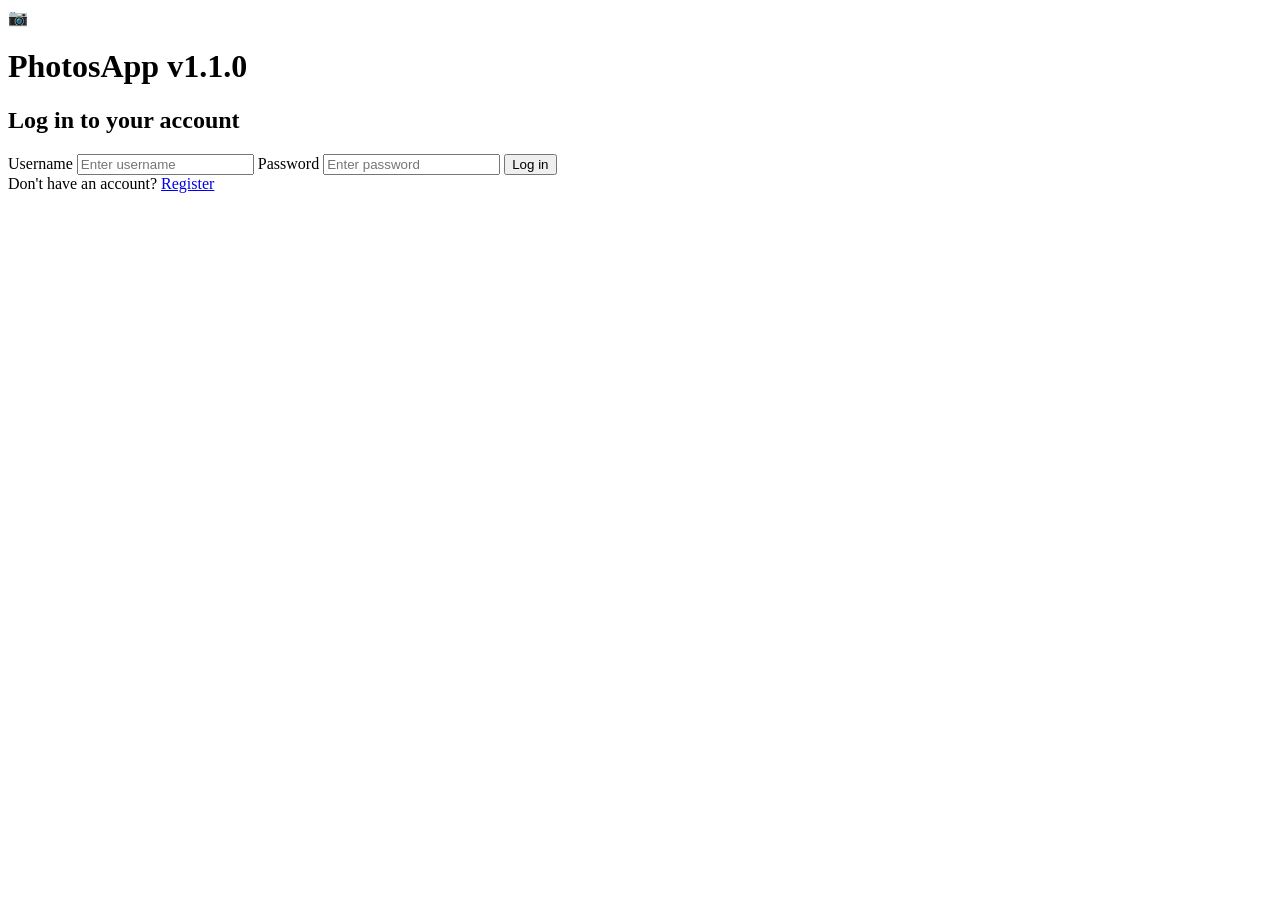
==== src/main/resources/static/login.html @ 3e17e552 "file validation, upload size limit and GlobalExceptionHandler are added." ====
<!DOCTYPE html>
<html lang="en">
<head>
    <meta charset="UTF-8">
    <meta name="viewport" content="width=device-width, initial-scale=1.0">
    <title>Login – PhotosApp</title>
    <link rel="icon" href="data:image/svg+xml,<svg xmlns=%22http://www.w3.org/2000/svg%22 viewBox=%220 0 100 100%22><text y=%22.9em%22 font-size=%2290%22>📷</text></svg>">
    <link rel="stylesheet" href="style.css">
</head>
<body class="form-page">
<div class="container">
    <div class="app-branding">
        <span class="app-logo">📷</span>
        <h1 class="app-name">PhotosApp v1.1.0</h1>
    </div>
    <h2>Log in to your account</h2>

    <div id="errorMessage" class="error" style="display: none;"></div>

    <form id="loginForm">
        <label>
            Username
            <input type="text" id="username" name="username" placeholder="Enter username" required>
        </label>
        <label>
            Password
            <input type="password" id="password" name="password" placeholder="Enter password" required>
        </label>
        <button type="submit">Log in</button>
    </form>

    <div class="link">
        Don't have an account? <a href="register.html">Register</a>
    </div>
</div>

<script src="js/login.js"></script>
</body>
</html>
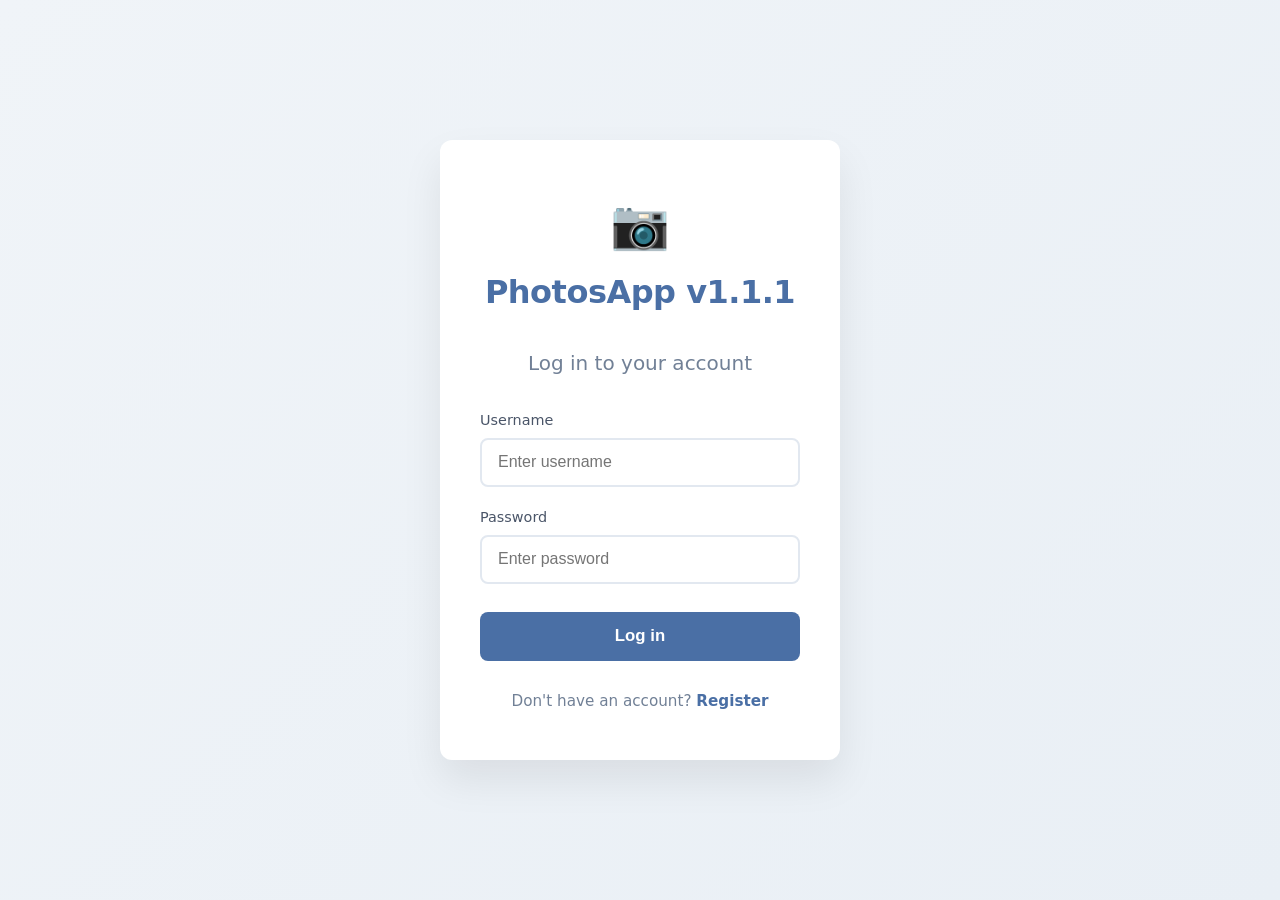
==== commit adeb1219: "Pagination and simple search added" ====
--- a/src/main/resources/static/login.html
+++ b/src/main/resources/static/login.html
@@ -11,7 +11,7 @@
 <div class="container">
     <div class="app-branding">
         <span class="app-logo">📷</span>
-        <h1 class="app-name">PhotosApp v1.1.0</h1>
+        <h1 class="app-name">PhotosApp v1.1.1</h1>
     </div>
     <h2>Log in to your account</h2>
 
--- a/src/main/resources/static/style.css
+++ b/src/main/resources/static/style.css
@@ -0,0 +1,484 @@
+/* === CSS Variables === */
+:root {
+    --bg: #f5f7fa;
+    --card-bg: #ffffff;
+    --text: #2d3748;
+    --muted: #718096;
+    --primary: #4a6fa5;
+    --primary-hover: #3b5998;
+    --danger: #c53030;
+    --danger-bg: #fff5f5;
+    --success: #2f855a;
+    --success-bg: #f0fff4;
+    --border: #e2e8f0;
+    --radius: 8px;
+    --shadow: 0 10px 25px rgba(0,0,0,0.05);
+    --card-shadow: 0 5px 15px rgba(0,0,0,0.05);
+    --card-hover-shadow: 0 12px 24px rgba(0,0,0,0.1);
+}
+
+/* === Base Reset === */
+* {
+    box-sizing: border-box;
+    margin: 0;
+    padding: 0;
+}
+
+body {
+    font-family: system-ui, -apple-system, sans-serif;
+    background: var(--bg);
+    color: var(--text);
+    line-height: 1.5;
+}
+
+/* Base Disabled State for Buttons */
+button:disabled {
+    opacity: 0.5;
+    cursor: not-allowed !important;
+    pointer-events: none;
+}
+
+/* ========================
+   LOGIN / REGISTER PAGES
+   ======================== */
+.form-page {
+    display: flex;
+    justify-content: center;
+    align-items: center;
+    min-height: 100vh;
+    padding: 1rem;
+    background: linear-gradient(135deg, #f0f4f8 0%, #e9eff5 100%);
+}
+
+.container {
+    background: white;
+    width: 100%;
+    max-width: 400px;
+    padding: 3rem 2.5rem;
+    border-radius: 12px;
+    box-shadow: 0 20px 40px rgba(0, 0, 0, 0.08);
+    text-align: center;
+}
+
+.app-branding {
+    margin-bottom: 2rem;
+}
+
+.app-logo {
+    font-size: 3rem;
+    display: block;
+    margin-bottom: 0.5rem;
+}
+
+.app-name {
+    font-size: 2rem;
+    font-weight: 700;
+    color: var(--primary);
+    letter-spacing: -0.5px;
+}
+
+.container h2 {
+    font-size: 1.25rem;
+    font-weight: 500;
+    color: var(--muted);
+    margin-bottom: 2rem;
+    margin-top: 0;
+}
+
+label {
+    display: block;
+    text-align: left;
+    margin-bottom: 1.25rem;
+    font-size: 0.9rem;
+    font-weight: 500;
+    color: #4a5568;
+}
+
+input {
+    width: 100%;
+    padding: 0.85rem 1rem;
+    margin-top: 0.4rem;
+    border: 2px solid #e2e8f0;
+    border-radius: 8px;
+    font-size: 1rem;
+    transition: border-color 0.2s, box-shadow 0.2s;
+}
+
+input:focus {
+    border-color: var(--primary);
+    box-shadow: 0 0 0 3px rgba(74, 111, 165, 0.2);
+    outline: none;
+}
+
+button {
+    width: 100%;
+    padding: 0.9rem;
+    background: var(--primary);
+    color: white;
+    border: none;
+    border-radius: 8px;
+    font-size: 1.05rem;
+    font-weight: 600;
+    cursor: pointer;
+    margin-top: 0.5rem;
+    transition: background 0.2s;
+}
+
+button:hover {
+    background: var(--primary-hover);
+}
+
+.error,
+.error-msg {
+    color: var(--danger);
+    font-size: 0.9rem;
+    background: var(--danger-bg);
+    padding: 0.75rem 1rem;
+    border-radius: var(--radius);
+    margin-bottom: 1.5rem;
+    text-align: left;
+    border: 1px solid #fed7d7;
+    font-weight: 500;
+}
+
+.success-msg {
+    color: var(--success);
+    font-size: 0.9rem;
+    background: var(--success-bg);
+    padding: 0.75rem 1rem;
+    border-radius: var(--radius);
+    margin-bottom: 1.5rem;
+    text-align: left;
+    border: 1px solid #c6f6d5;
+    font-weight: 500;
+}
+
+.link {
+    margin-top: 1.8rem;
+    color: #718096;
+    font-size: 0.95rem;
+}
+
+.link a {
+    color: var(--primary);
+    font-weight: 600;
+    text-decoration: none;
+}
+
+.link a:hover {
+    text-decoration: underline;
+}
+
+/* ========================
+   GALLERY PAGE
+   ======================== */
+.gallery-page {
+    padding: 2rem 1rem;
+    max-width: 1200px;
+    margin: 0 auto;
+}
+
+header {
+    display: flex;
+    flex-wrap: wrap;
+    justify-content: space-between;
+    align-items: center;
+    margin-bottom: 1.5rem;
+    background: var(--card-bg);
+    padding: 1.5rem;
+    border-radius: var(--radius);
+    box-shadow: var(--card-shadow);
+}
+
+header h1 {
+    font-size: 1.8rem;
+    font-weight: 600;
+    color: var(--primary);
+}
+
+/* Nav buttons */
+.nav {
+    display: inline-flex;
+    align-items: center;
+    gap: 0.75rem;
+}
+
+.nav form {
+    display: inline-flex;
+    align-items: center;
+    margin: 0;
+    padding: 0;
+}
+
+.nav > a,
+.nav button {
+    box-sizing: border-box;
+    display: inline-flex;
+    align-items: center;
+    justify-content: center;
+    height: 2.6rem;
+    min-width: 6rem;
+    padding: 0 1.25rem;
+    font-size: 0.95rem;
+    font-weight: 600;
+    font-family: inherit;
+    line-height: 1;
+    white-space: nowrap;
+    background: var(--primary);
+    color: white;
+    border: 2px solid var(--primary);
+    border-radius: var(--radius);
+    text-decoration: none;
+    cursor: pointer;
+    transition: background 0.2s, border-color 0.2s;
+    margin-top: 0;
+}
+
+.nav > a:hover,
+.nav button:hover {
+    background: var(--primary-hover);
+    border-color: var(--primary-hover);
+}
+/* Close (X) Button inside Alerts */
+.close-btn {
+    display: inline-flex !important;
+    align-items: center !important;
+    justify-content: center !important;
+    width: 24px !important;
+    height: 24px !important;
+    min-width: 0 !important;
+    padding: 0 !important;
+    margin: 0 !important;
+    background: transparent !important;
+    color: inherit !important;
+    border: none !important;
+    font-size: 1.25rem !important;
+    font-weight: bold !important;
+    line-height: 1 !important;
+    cursor: pointer !important;
+    opacity: 0.5;
+    transition: all 0.2s ease;
+}
+
+.close-btn:hover {
+    opacity: 1;
+    transform: scale(1.15);
+    background: transparent !important;
+}
+
+/* ========================
+   SEARCH & TOOLBAR
+   ======================== */
+.toolbar {
+    margin-bottom: 1.5rem;
+}
+
+.search-box {
+    width: 100%;
+}
+
+.search-box input {
+    margin-top: 0; /* Reset input margin-top */
+    background: var(--card-bg);
+    box-shadow: var(--card-shadow);
+}
+
+/* ========================
+   GRID & GALLERY CARDS
+   ======================== */
+.empty {
+    text-align: center;
+    padding: 3rem 2rem;
+    background: var(--card-bg);
+    border-radius: var(--radius);
+    color: var(--muted);
+    font-size: 1.2rem;
+    box-shadow: var(--card-shadow);
+}
+
+.gallery {
+    display: grid;
+    grid-template-columns: repeat(auto-fill, minmax(260px, 1fr));
+    gap: 1.5rem;
+    margin-top: 1.5rem;
+}
+
+.card {
+    background: var(--card-bg);
+    border-radius: var(--radius);
+    box-shadow: var(--card-shadow);
+    overflow: hidden;
+    transition: transform 0.2s, box-shadow 0.2s;
+    display: flex;
+    flex-direction: column;
+}
+
+.card:hover {
+    transform: translateY(-4px);
+    box-shadow: var(--card-hover-shadow);
+}
+
+.media-img,
+.media-video {
+    width: 100%;
+    height: 200px;
+    object-fit: cover;
+    background: #edf2f7;
+}
+
+.media-video {
+    background: #1a202c;
+}
+
+.card-body {
+    padding: 1rem;
+    flex: 1;
+    display: flex;
+    flex-direction: column;
+    gap: 0.5rem;
+}
+
+.card-body .filename {
+    font-weight: 600;
+    font-size: 0.95rem;
+    word-break: break-all;
+    margin-bottom: auto;
+}
+
+.card-actions {
+    display: flex;
+    gap: 0.5rem;
+    width: 100%;
+    margin-top: auto;
+}
+
+.card-actions a {
+    flex: 1 1 0;
+    text-align: center;
+    font-size: 0.85rem;
+    text-decoration: none;
+    padding: 0.4rem 0;
+    border-radius: 6px;
+    background: #edf2f7;
+    color: var(--text);
+    transition: background 0.2s;
+    cursor: pointer;
+    border: none;
+    display: inline-block;
+}
+
+.card-actions a:hover {
+    background: #e2e8f0;
+}
+
+.card-actions a.delete {
+    color: var(--danger);
+    background: var(--danger-bg);
+}
+
+.card-actions a.delete:hover {
+    background: #fee2e2;
+}
+
+/* ========================
+   PAGINATION CONTROLS
+   ======================== */
+.pagination-controls {
+    display: flex;
+    justify-content: center;
+    align-items: center;
+    gap: 1.5rem;
+    margin-top: 3rem;
+    padding: 1rem;
+}
+
+.pagination-controls button {
+    width: auto; /* Overrides full width */
+    min-width: 110px;
+    margin-top: 0;
+    padding: 0.65rem 1.25rem;
+    background: var(--card-bg);
+    color: var(--text);
+    border: 2px solid var(--border);
+    border-radius: var(--radius);
+    font-size: 0.95rem;
+    font-weight: 600;
+    box-shadow: var(--card-shadow);
+    transition: all 0.2s ease;
+}
+
+.pagination-controls button:hover:not(:disabled) {
+    background: var(--primary);
+    color: white;
+    border-color: var(--primary);
+}
+
+.pagination-controls button:disabled {
+    background: #edf2f7;
+    border-color: #e2e8f0;
+    color: #a0aec0;
+    box-shadow: none;
+}
+
+#pageIndicator {
+    font-weight: 600;
+    color: var(--muted);
+    font-size: 0.95rem;
+    user-select: none;
+}
+
+/* ========================
+   MOBILE RESPONSIVE
+   ======================== */
+@media (max-width: 600px) {
+    header {
+        flex-direction: column;
+        align-items: flex-start;
+        gap: 0.75rem;
+    }
+
+    header .greeting {
+        margin-top: 0.25rem;
+        font-size: 0.9rem;
+    }
+
+    .nav {
+        width: 100%;
+        gap: 0.5rem;
+        align-items: stretch;
+    }
+
+    .nav form,
+    .nav > a {
+        flex: 1 1 0;
+        display: flex;
+        margin: 0;
+    }
+
+    .nav button {
+        width: 100%;
+        height: 100%;
+    }
+
+    .nav > a,
+    .nav button {
+        font-size: 0.9rem;
+        padding: 0 0.5rem;
+        min-width: unset;
+        white-space: nowrap;
+    }
+
+    .gallery {
+        grid-template-columns: 1fr;
+    }
+
+    .pagination-controls {
+        gap: 0.75rem;
+    }
+
+    .pagination-controls button {
+        min-width: 90px;
+        padding: 0.5rem 0.8rem;
+        font-size: 0.85rem;
+    }
+}
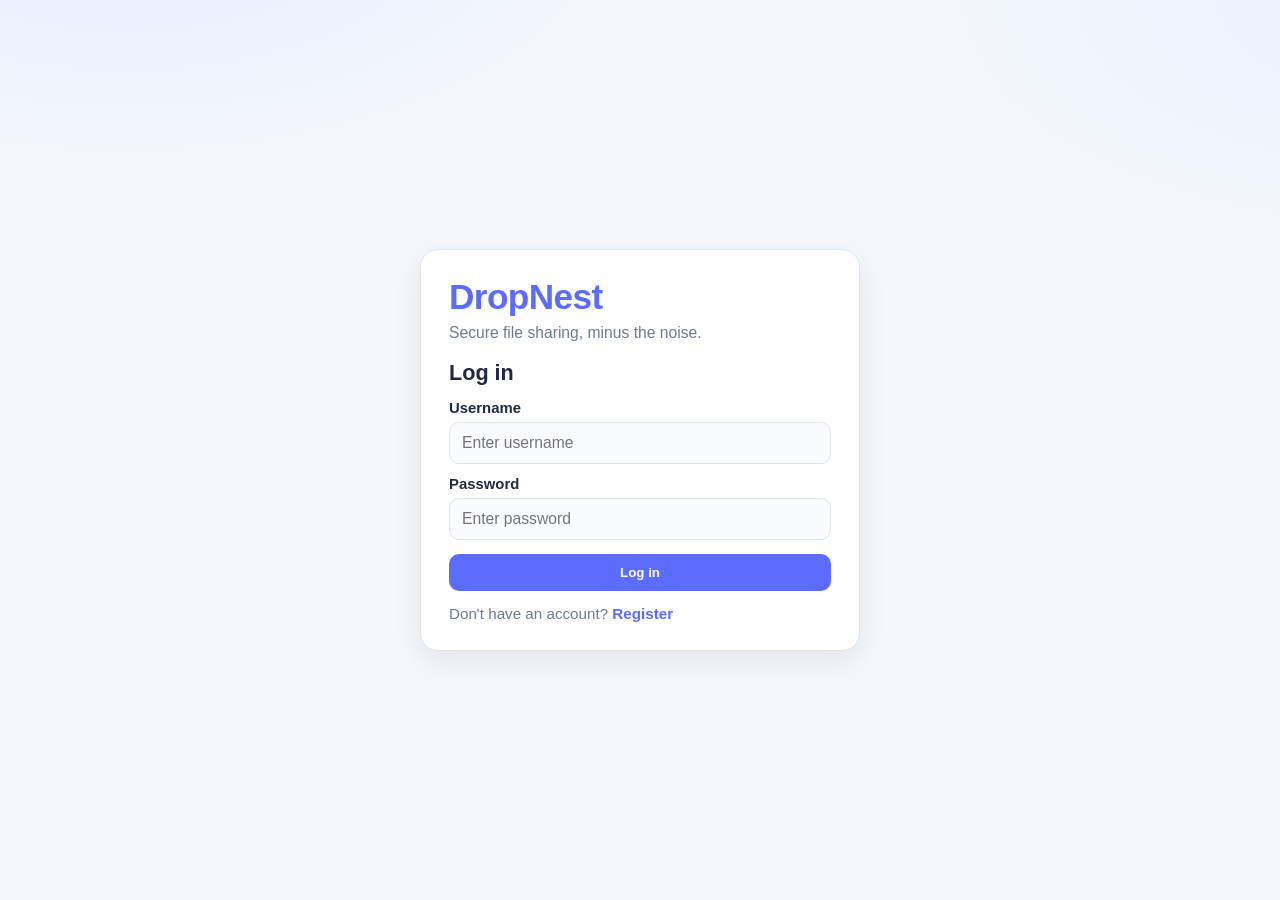
==== commit 6a69eba4: "DropNest" ====
--- a/src/main/resources/static/login.html
+++ b/src/main/resources/static/login.html
@@ -1,39 +1,36 @@
 <!DOCTYPE html>
 <html lang="en">
 <head>
-    <meta charset="UTF-8">
-    <meta name="viewport" content="width=device-width, initial-scale=1.0">
-    <title>Login – PhotosApp</title>
-    <link rel="icon" href="data:image/svg+xml,<svg xmlns=%22http://www.w3.org/2000/svg%22 viewBox=%220 0 100 100%22><text y=%22.9em%22 font-size=%2290%22>📷</text></svg>">
-    <link rel="stylesheet" href="style.css">
+  <meta charset="UTF-8" />
+  <meta name="viewport" content="width=device-width, initial-scale=1.0" />
+  <title>Login – DropNest</title>
+  <link rel="stylesheet" href="style.css" />
 </head>
 <body class="form-page">
-<div class="container">
-    <div class="app-branding">
-        <span class="app-logo">📷</span>
-        <h1 class="app-name">PhotosApp v1.1.1</h1>
-    </div>
-    <h2>Log in to your account</h2>
+  <main class="auth-wrap">
+    <section class="auth-card">
+      <div class="app-branding">
+        <h1 class="app-name">DropNest</h1>
+        <p class="subtitle">Secure file sharing, minus the noise.</p>
+      </div>
 
-    <div id="errorMessage" class="error" style="display: none;"></div>
+      <h2>Log in</h2>
+      <div id="errorMessage" class="alert alert-error" style="display:none;"></div>
 
-    <form id="loginForm">
-        <label>
-            Username
-            <input type="text" id="username" name="username" placeholder="Enter username" required>
-        </label>
-        <label>
-            Password
-            <input type="password" id="password" name="password" placeholder="Enter password" required>
-        </label>
-        <button type="submit">Log in</button>
-    </form>
+      <form id="loginForm" novalidate>
+        <label for="username">Username</label>
+        <input id="username" name="username" type="text" placeholder="Enter username" autocomplete="username" required />
 
-    <div class="link">
-        Don't have an account? <a href="register.html">Register</a>
-    </div>
-</div>
+        <label for="password">Password</label>
+        <input id="password" name="password" type="password" placeholder="Enter password" autocomplete="current-password" required />
 
-<script src="js/login.js"></script>
+        <button type="submit" class="btn-primary">Log in</button>
+      </form>
+
+      <p class="link-row">Don't have an account? <a href="signup.html">Register</a></p>
+    </section>
+  </main>
+
+  <script src="js/login.js"></script>
 </body>
-</html>
+</html>
--- a/src/main/resources/static/style.css
+++ b/src/main/resources/static/style.css
@@ -1,484 +1,378 @@
-/* === CSS Variables === */
 :root {
-    --bg: #f5f7fa;
-    --card-bg: #ffffff;
-    --text: #2d3748;
-    --muted: #718096;
-    --primary: #4a6fa5;
-    --primary-hover: #3b5998;
-    --danger: #c53030;
-    --danger-bg: #fff5f5;
-    --success: #2f855a;
-    --success-bg: #f0fff4;
-    --border: #e2e8f0;
-    --radius: 8px;
-    --shadow: 0 10px 25px rgba(0,0,0,0.05);
-    --card-shadow: 0 5px 15px rgba(0,0,0,0.05);
-    --card-hover-shadow: 0 12px 24px rgba(0,0,0,0.1);
-}
-
-/* === Base Reset === */
-* {
-    box-sizing: border-box;
-    margin: 0;
-    padding: 0;
-}
+  --bg: #f4f7fb;
+  --bg-soft: #eef3fb;
+  --card: #ffffff;
+  --text: #1f2a44;
+  --muted: #6b7a99;
+  --primary: #5b6cff;
+  --primary-hover: #4c5bf0;
+  --border: #dce4f2;
+
+  --danger-bg: #fff2f4;
+  --danger-text: #a11a3a;
+  --danger-border: #f6c3cf;
+
+  --success-bg: #effbf3;
+  --success-text: #136b3a;
+  --success-border: #bdeacb;
+
+  --radius: 14px;
+  --shadow: 0 10px 30px rgba(31, 42, 68, 0.08);
+}
+.hidden { display: none !important; }
+
+.drop-zone.overlay {
+  position: fixed;
+  inset: 16px;
+  z-index: 9999;
+  display: grid !important;
+  place-items: center;
+  gap: 6px;
+  border: 2px dashed var(--primary);
+  background: rgba(91, 108, 255, 0.14);
+  backdrop-filter: blur(2px);
+  border-radius: 16px;
+  color: #1f2a44;
+  font-size: 1.15rem;
+  font-weight: 700;
+}
+/* reset */
+*,
+*::before,
+*::after { box-sizing: border-box; }
+
+html, body { margin: 0; padding: 0; width: 100%; min-height: 100%; }
 
 body {
-    font-family: system-ui, -apple-system, sans-serif;
-    background: var(--bg);
-    color: var(--text);
-    line-height: 1.5;
-}
-
-/* Base Disabled State for Buttons */
-button:disabled {
-    opacity: 0.5;
-    cursor: not-allowed !important;
-    pointer-events: none;
-}
-
-/* ========================
-   LOGIN / REGISTER PAGES
-   ======================== */
+  font-family: Inter, "Segoe UI", Roboto, -apple-system, Arial, sans-serif;
+  color: var(--text);
+  background:
+    radial-gradient(1200px 600px at 10% -10%, #e8edff 0%, transparent 45%),
+    radial-gradient(1000px 500px at 110% 0%, #e8f2ff 0%, transparent 50%),
+    var(--bg);
+}
+
+/* ---------- Auth pages ---------- */
 .form-page {
-    display: flex;
-    justify-content: center;
-    align-items: center;
-    min-height: 100vh;
-    padding: 1rem;
-    background: linear-gradient(135deg, #f0f4f8 0%, #e9eff5 100%);
-}
-
-.container {
-    background: white;
-    width: 100%;
-    max-width: 400px;
-    padding: 3rem 2.5rem;
-    border-radius: 12px;
-    box-shadow: 0 20px 40px rgba(0, 0, 0, 0.08);
-    text-align: center;
-}
-
-.app-branding {
-    margin-bottom: 2rem;
-}
-
-.app-logo {
-    font-size: 3rem;
-    display: block;
-    margin-bottom: 0.5rem;
-}
-
+  min-height: 100vh;
+  display: grid;
+  place-items: center;
+  padding: 24px;
+}
+
+.auth-wrap {
+  width: 100%;
+  display: flex;
+  justify-content: center;
+  align-items: center;
+}
+
+.auth-card {
+  width: min(440px, 100%);
+  background: var(--card);
+  border: 1px solid var(--border);
+  border-radius: 18px;
+  box-shadow: var(--shadow);
+  padding: 28px;
+}
+
+.app-branding { margin-bottom: 10px; }
 .app-name {
-    font-size: 2rem;
-    font-weight: 700;
-    color: var(--primary);
-    letter-spacing: -0.5px;
-}
-
-.container h2 {
-    font-size: 1.25rem;
-    font-weight: 500;
-    color: var(--muted);
-    margin-bottom: 2rem;
-    margin-top: 0;
+  margin: 0;
+  color: var(--primary);
+  font-size: 2.2rem;
+  line-height: 1.1;
+  letter-spacing: -0.6px;
+}
+.subtitle {
+  margin: 8px 0 0;
+  color: var(--muted);
+  font-size: 0.98rem;
+}
+
+h2 {
+  margin: 18px 0 14px;
+  font-size: 1.35rem;
 }
 
 label {
-    display: block;
-    text-align: left;
-    margin-bottom: 1.25rem;
-    font-size: 0.9rem;
-    font-weight: 500;
-    color: #4a5568;
-}
-
-input {
-    width: 100%;
-    padding: 0.85rem 1rem;
-    margin-top: 0.4rem;
-    border: 2px solid #e2e8f0;
-    border-radius: 8px;
-    font-size: 1rem;
-    transition: border-color 0.2s, box-shadow 0.2s;
-}
-
-input:focus {
-    border-color: var(--primary);
-    box-shadow: 0 0 0 3px rgba(74, 111, 165, 0.2);
-    outline: none;
-}
-
+  display: block;
+  margin: 12px 0 6px;
+  font-weight: 600;
+  font-size: 0.93rem;
+}
+
+input, select {
+  width: 100%;
+  border: 1px solid var(--border);
+  background: #f9fbff;
+  color: var(--text);
+  border-radius: 10px;
+  padding: 11px 12px;
+  font-size: 0.98rem;
+  transition: 0.2s;
+}
+input:focus, select:focus {
+  outline: none;
+  border-color: #a9b8ff;
+  box-shadow: 0 0 0 3px rgba(91,108,255,.14);
+  background: #fff;
+}
+
+/* buttons */
 button {
-    width: 100%;
-    padding: 0.9rem;
-    background: var(--primary);
-    color: white;
-    border: none;
-    border-radius: 8px;
-    font-size: 1.05rem;
-    font-weight: 600;
-    cursor: pointer;
-    margin-top: 0.5rem;
-    transition: background 0.2s;
-}
-
-button:hover {
-    background: var(--primary-hover);
-}
-
-.error,
-.error-msg {
-    color: var(--danger);
-    font-size: 0.9rem;
-    background: var(--danger-bg);
-    padding: 0.75rem 1rem;
-    border-radius: var(--radius);
-    margin-bottom: 1.5rem;
-    text-align: left;
-    border: 1px solid #fed7d7;
-    font-weight: 500;
-}
-
-.success-msg {
-    color: var(--success);
-    font-size: 0.9rem;
-    background: var(--success-bg);
-    padding: 0.75rem 1rem;
-    border-radius: var(--radius);
-    margin-bottom: 1.5rem;
-    text-align: left;
-    border: 1px solid #c6f6d5;
-    font-weight: 500;
-}
-
-.link {
-    margin-top: 1.8rem;
-    color: #718096;
-    font-size: 0.95rem;
-}
-
-.link a {
-    color: var(--primary);
-    font-weight: 600;
-    text-decoration: none;
-}
-
-.link a:hover {
-    text-decoration: underline;
-}
-
-/* ========================
-   GALLERY PAGE
-   ======================== */
-.gallery-page {
-    padding: 2rem 1rem;
-    max-width: 1200px;
-    margin: 0 auto;
-}
-
-header {
-    display: flex;
-    flex-wrap: wrap;
-    justify-content: space-between;
-    align-items: center;
-    margin-bottom: 1.5rem;
-    background: var(--card-bg);
-    padding: 1.5rem;
-    border-radius: var(--radius);
-    box-shadow: var(--card-shadow);
-}
-
-header h1 {
-    font-size: 1.8rem;
-    font-weight: 600;
-    color: var(--primary);
-}
-
-/* Nav buttons */
-.nav {
-    display: inline-flex;
-    align-items: center;
-    gap: 0.75rem;
-}
-
-.nav form {
-    display: inline-flex;
-    align-items: center;
-    margin: 0;
-    padding: 0;
-}
-
-.nav > a,
-.nav button {
-    box-sizing: border-box;
-    display: inline-flex;
-    align-items: center;
-    justify-content: center;
-    height: 2.6rem;
-    min-width: 6rem;
-    padding: 0 1.25rem;
-    font-size: 0.95rem;
-    font-weight: 600;
-    font-family: inherit;
-    line-height: 1;
-    white-space: nowrap;
-    background: var(--primary);
-    color: white;
-    border: 2px solid var(--primary);
-    border-radius: var(--radius);
-    text-decoration: none;
-    cursor: pointer;
-    transition: background 0.2s, border-color 0.2s;
-    margin-top: 0;
-}
-
-.nav > a:hover,
-.nav button:hover {
-    background: var(--primary-hover);
-    border-color: var(--primary-hover);
-}
-/* Close (X) Button inside Alerts */
+  border: 0;
+  border-radius: 10px;
+  font-weight: 700;
+  cursor: pointer;
+}
+.btn-primary {
+  width: 100%;
+  margin-top: 14px;
+  padding: 11px 14px;
+  color: #fff;
+  background: var(--primary);
+}
+.btn-primary:hover { background: var(--primary-hover); }
+button:disabled { opacity: 0.7; cursor: not-allowed; }
+
+.btn-ghost {
+  display: inline-flex;
+  align-items: center;
+  justify-content: center;
+  text-decoration: none;
+  color: var(--text);
+  background: #f3f6fd;
+  border: 1px solid var(--border);
+  padding: 9px 12px;
+  border-radius: 10px;
+}
+.btn-ghost:hover { background: #ecf2fd; }
+.btn-small { padding: 6px 10px; font-size: 0.86rem; }
+
+.link-row {
+  margin: 14px 0 0;
+  color: var(--muted);
+  font-size: 0.95rem;
+}
+.link-row a {
+  color: var(--primary);
+  text-decoration: none;
+  font-weight: 700;
+}
+.link-row a:hover { text-decoration: underline; }
+
+/* alerts */
+.alert {
+  border-radius: 10px;
+  padding: 10px 12px;
+  margin: 10px 0;
+  display: flex;
+  align-items: center;
+  justify-content: space-between;
+  gap: 8px;
+}
+.alert-error {
+  background: var(--danger-bg);
+  color: var(--danger-text);
+  border: 1px solid var(--danger-border);
+}
+.alert-success {
+  background: var(--success-bg);
+  color: var(--success-text);
+  border: 1px solid var(--success-border);
+}
 .close-btn {
-    display: inline-flex !important;
-    align-items: center !important;
-    justify-content: center !important;
-    width: 24px !important;
-    height: 24px !important;
-    min-width: 0 !important;
-    padding: 0 !important;
-    margin: 0 !important;
-    background: transparent !important;
-    color: inherit !important;
-    border: none !important;
-    font-size: 1.25rem !important;
-    font-weight: bold !important;
-    line-height: 1 !important;
-    cursor: pointer !important;
-    opacity: 0.5;
-    transition: all 0.2s ease;
-}
-
-.close-btn:hover {
-    opacity: 1;
-    transform: scale(1.15);
-    background: transparent !important;
-}
-
-/* ========================
-   SEARCH & TOOLBAR
-   ======================== */
+  border: none;
+  background: transparent;
+  color: inherit;
+  font-size: 20px;
+  line-height: 1;
+  cursor: pointer;
+}
+
+/* ---------- MyFiles ---------- */
+.files-page {
+  min-height: 100vh;
+  padding: 20px 14px 28px;
+}
+.app-shell {
+  width: min(1120px, 100%);
+  margin: 0 auto;
+}
+
+.topbar {
+  background: var(--card);
+  border: 1px solid var(--border);
+  border-radius: var(--radius);
+  box-shadow: var(--shadow);
+  padding: 16px;
+  display: flex;
+  align-items: center;
+  justify-content: space-between;
+  gap: 12px;
+}
+.topbar h1 {
+  margin: 0;
+  color: var(--primary);
+}
+.muted {
+  margin: 4px 0 0;
+  color: var(--muted);
+}
+.topbar-actions {
+  display: flex;
+  gap: 8px;
+  align-items: center;
+}
+.topbar-actions .btn-primary {
+  width: auto;
+  margin: 0;
+  padding: 10px 14px;
+}
+
+.panel {
+  margin-top: 14px;
+  background: var(--card);
+  border: 1px solid var(--border);
+  border-radius: var(--radius);
+  box-shadow: var(--shadow);
+  padding: 14px;
+}
+
 .toolbar {
-    margin-bottom: 1.5rem;
-}
-
-.search-box {
-    width: 100%;
-}
-
-.search-box input {
-    margin-top: 0; /* Reset input margin-top */
-    background: var(--card-bg);
-    box-shadow: var(--card-shadow);
-}
-
-/* ========================
-   GRID & GALLERY CARDS
-   ======================== */
-.empty {
-    text-align: center;
-    padding: 3rem 2rem;
-    background: var(--card-bg);
-    border-radius: var(--radius);
-    color: var(--muted);
-    font-size: 1.2rem;
-    box-shadow: var(--card-shadow);
-}
-
+  display: grid;
+  grid-template-columns: 1.4fr 1fr 1fr;
+  gap: 10px;
+}
+
+.drop-zone {
+  margin-top: 12px;
+  border: 1.5px dashed #b8c8ff;
+  border-radius: 12px;
+  padding: 16px;
+  text-align: center;
+  background: var(--bg-soft);
+  color: #334372;
+  display: grid;
+  gap: 3px;
+}
+.drop-zone.dragover {
+  border-color: var(--primary);
+  background: #eaf0ff;
+}
+
+.upload-panel {
+  margin-top: 10px;
+  border: 1px solid var(--border);
+  border-radius: 10px;
+  background: #fafcff;
+  padding: 10px;
+}
+.upload-head {
+  display: flex;
+  justify-content: space-between;
+  align-items: center;
+  gap: 8px;
+  margin-bottom: 8px;
+}
+.progress-track {
+  width: 100%;
+  height: 8px;
+  background: #e8eefb;
+  border-radius: 999px;
+  overflow: hidden;
+}
+.progress-bar {
+  width: 0%;
+  height: 100%;
+  background: linear-gradient(90deg, #7a88ff, #5b6cff);
+}
+
+.state-box {
+  margin-top: 12px;
+  border: 1px dashed var(--border);
+  background: #fbfcff;
+  color: var(--muted);
+  border-radius: 10px;
+  padding: 16px;
+  text-align: center;
+}
+
+/* cards */
 .gallery {
-    display: grid;
-    grid-template-columns: repeat(auto-fill, minmax(260px, 1fr));
-    gap: 1.5rem;
-    margin-top: 1.5rem;
-}
-
+  margin-top: 12px;
+  display: grid;
+  grid-template-columns: repeat(auto-fill, minmax(230px, 1fr));
+  gap: 12px;
+}
 .card {
-    background: var(--card-bg);
-    border-radius: var(--radius);
-    box-shadow: var(--card-shadow);
-    overflow: hidden;
-    transition: transform 0.2s, box-shadow 0.2s;
-    display: flex;
-    flex-direction: column;
-}
-
-.card:hover {
-    transform: translateY(-4px);
-    box-shadow: var(--card-hover-shadow);
-}
-
-.media-img,
-.media-video {
-    width: 100%;
-    height: 200px;
-    object-fit: cover;
-    background: #edf2f7;
-}
-
-.media-video {
-    background: #1a202c;
-}
-
-.card-body {
-    padding: 1rem;
+  border: 1px solid var(--border);
+  border-radius: 12px;
+  overflow: hidden;
+  background: #fff;
+}
+.media-file-icon {
+  height: 130px;
+  background: #f7f9fe;
+  display: grid;
+  place-items: center;
+  text-align: center;
+  padding: 8px;
+}
+.card-body { padding: 10px; }
+.filename {
+  font-size: 0.93rem;
+  font-weight: 700;
+  word-break: break-word;
+}
+.meta {
+  margin-top: 6px;
+  font-size: 0.82rem;
+  color: var(--muted);
+}
+.card-actions {
+  margin-top: 10px;
+  display: flex;
+  gap: 8px;
+}
+.card-actions a {
+  flex: 1;
+  text-align: center;
+  text-decoration: none;
+  padding: 8px 10px;
+  border-radius: 9px;
+  background: #f3f6fd;
+  color: #27365c;
+  font-size: 0.85rem;
+  font-weight: 600;
+}
+.card-actions a:hover { background: #ebf0fc; }
+.card-actions a.delete {
+  background: #fff1f4;
+  color: #af1c44;
+}
+.card-actions a.delete:hover { background: #ffe7ee; }
+
+.pagination-controls {
+  margin-top: 16px;
+  display: flex;
+  justify-content: center;
+  align-items: center;
+  gap: 10px;
+}
+#pageIndicator {
+  color: var(--muted);
+  font-weight: 600;
+  font-size: 0.9rem;
+}
+
+@media (max-width: 820px) {
+  .toolbar { grid-template-columns: 1fr; }
+  .topbar { flex-direction: column; align-items: flex-start; }
+  .topbar-actions { width: 100%; }
+  .topbar-actions .btn-primary,
+  .topbar-actions .btn-ghost {
     flex: 1;
-    display: flex;
-    flex-direction: column;
-    gap: 0.5rem;
-}
-
-.card-body .filename {
-    font-weight: 600;
-    font-size: 0.95rem;
-    word-break: break-all;
-    margin-bottom: auto;
-}
-
-.card-actions {
-    display: flex;
-    gap: 0.5rem;
-    width: 100%;
-    margin-top: auto;
-}
-
-.card-actions a {
-    flex: 1 1 0;
-    text-align: center;
-    font-size: 0.85rem;
-    text-decoration: none;
-    padding: 0.4rem 0;
-    border-radius: 6px;
-    background: #edf2f7;
-    color: var(--text);
-    transition: background 0.2s;
-    cursor: pointer;
-    border: none;
-    display: inline-block;
-}
-
-.card-actions a:hover {
-    background: #e2e8f0;
-}
-
-.card-actions a.delete {
-    color: var(--danger);
-    background: var(--danger-bg);
-}
-
-.card-actions a.delete:hover {
-    background: #fee2e2;
-}
-
-/* ========================
-   PAGINATION CONTROLS
-   ======================== */
-.pagination-controls {
-    display: flex;
-    justify-content: center;
-    align-items: center;
-    gap: 1.5rem;
-    margin-top: 3rem;
-    padding: 1rem;
-}
-
-.pagination-controls button {
-    width: auto; /* Overrides full width */
-    min-width: 110px;
-    margin-top: 0;
-    padding: 0.65rem 1.25rem;
-    background: var(--card-bg);
-    color: var(--text);
-    border: 2px solid var(--border);
-    border-radius: var(--radius);
-    font-size: 0.95rem;
-    font-weight: 600;
-    box-shadow: var(--card-shadow);
-    transition: all 0.2s ease;
-}
-
-.pagination-controls button:hover:not(:disabled) {
-    background: var(--primary);
-    color: white;
-    border-color: var(--primary);
-}
-
-.pagination-controls button:disabled {
-    background: #edf2f7;
-    border-color: #e2e8f0;
-    color: #a0aec0;
-    box-shadow: none;
-}
-
-#pageIndicator {
-    font-weight: 600;
-    color: var(--muted);
-    font-size: 0.95rem;
-    user-select: none;
-}
-
-/* ========================
-   MOBILE RESPONSIVE
-   ======================== */
-@media (max-width: 600px) {
-    header {
-        flex-direction: column;
-        align-items: flex-start;
-        gap: 0.75rem;
-    }
-
-    header .greeting {
-        margin-top: 0.25rem;
-        font-size: 0.9rem;
-    }
-
-    .nav {
-        width: 100%;
-        gap: 0.5rem;
-        align-items: stretch;
-    }
-
-    .nav form,
-    .nav > a {
-        flex: 1 1 0;
-        display: flex;
-        margin: 0;
-    }
-
-    .nav button {
-        width: 100%;
-        height: 100%;
-    }
-
-    .nav > a,
-    .nav button {
-        font-size: 0.9rem;
-        padding: 0 0.5rem;
-        min-width: unset;
-        white-space: nowrap;
-    }
-
-    .gallery {
-        grid-template-columns: 1fr;
-    }
-
-    .pagination-controls {
-        gap: 0.75rem;
-    }
-
-    .pagination-controls button {
-        min-width: 90px;
-        padding: 0.5rem 0.8rem;
-        font-size: 0.85rem;
-    }
+  }
 }
